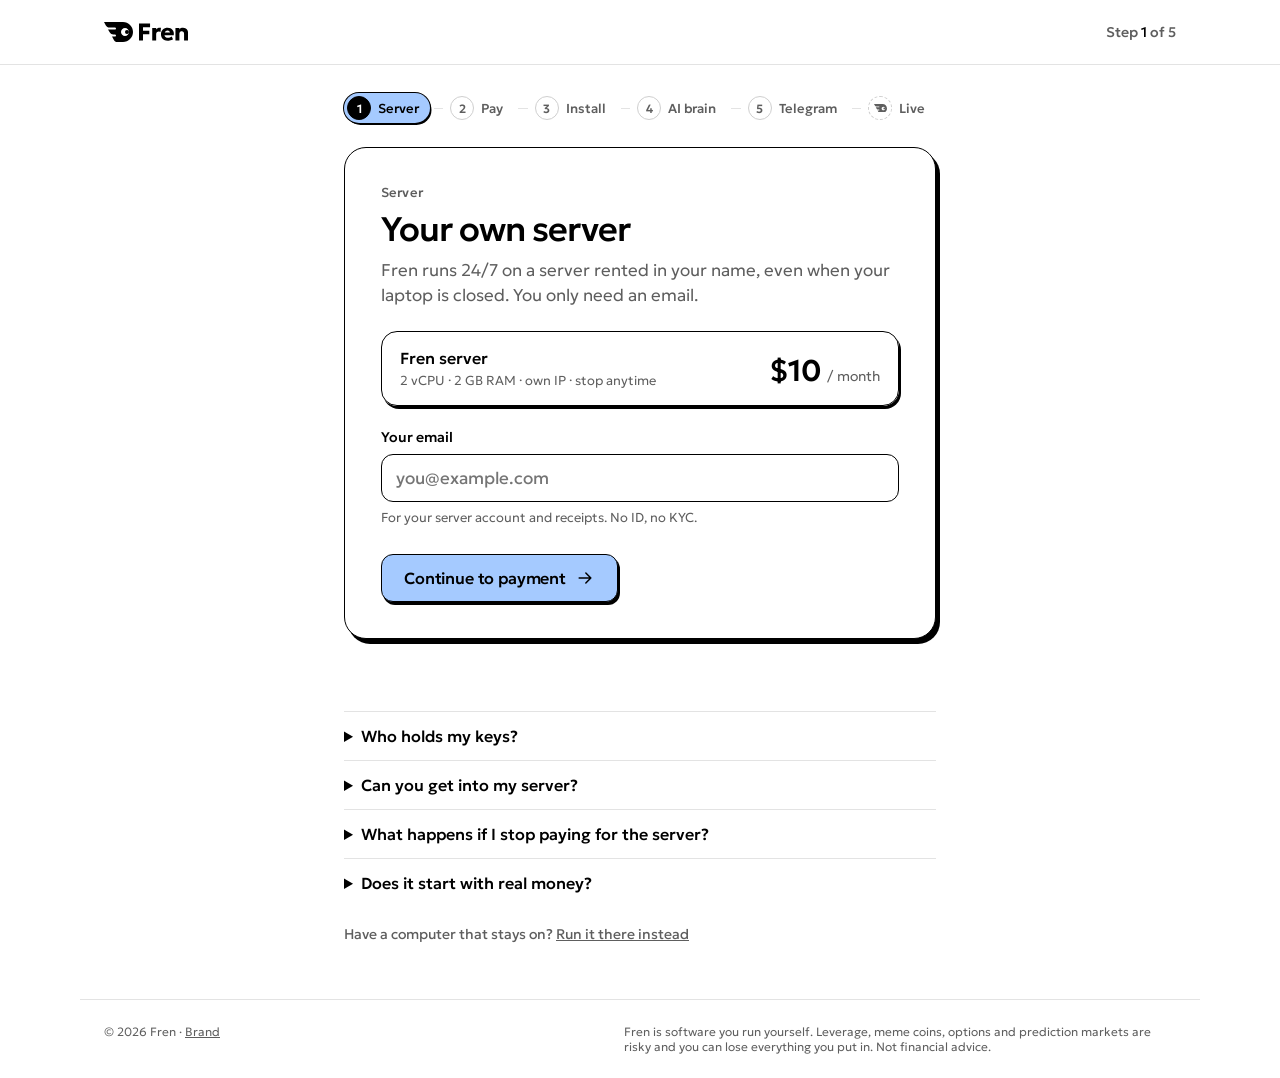
==== site/public/vps/index.html @ 5b0207af "v2: Apollo review fixes (pay hint, server-ready heading, quiet result screens, wallet hint, rail Liv" ====
<!doctype html>
<html lang="en">
  <head>
    <meta charset="utf-8" />
    <meta name="viewport" content="width=device-width,initial-scale=1" />
    <title>Fren · Get your Fren</title>
    <meta name="description" content="Rent a no-KYC server with crypto and set up Fren on it, all in your browser. From $10 a month." />
    <meta property="og:title" content="Get your Fren" />
    <meta property="og:description" content="No KYC, pay in crypto, no terminal. Fren runs 24/7 on a server you own." />
    <meta property="og:image" content="https://getfren.netlify.app/assets/og.png" />
    <meta name="twitter:card" content="summary_large_image" />
    <link rel="icon" href="../assets/favicon.svg" type="image/svg+xml" />
    <link rel="apple-touch-icon" href="../assets/apple-touch-icon.png" />
    <link rel="preconnect" href="https://fonts.googleapis.com" />
    <link rel="preconnect" href="https://fonts.gstatic.com" crossorigin />
    <link rel="stylesheet" href="https://fonts.googleapis.com/css2?family=Geologica:wght@300..700&display=swap" />
    <link rel="stylesheet" href="flow.css" />
  </head>
  <body>
<svg width="0" height="0" style="position:absolute" aria-hidden="true">
  <symbol id="logo" viewBox="0 0 336 80"><path d="M76 0C98.0914 0 116 17.9086 116 40C116 62.0914 98.0914 80 76 80H52C47.0684 80 42.5304 77.306 40.1689 72.9766L32 58H44C44 58 48 58 48 54C48 50 44 50 44 50H37.0586C31.4386 49.9998 26.2304 47.0506 23.3389 42.2314L16 30H44C44 30 48 30 48 26C48 22 44 22 44 22H21.498C15.6432 22 10.2559 18.802 7.45215 13.6621L0 0H76ZM84 24C75.1634 24 68 31.1634 68 40C68 48.8366 75.1634 56 84 56C92.8366 56 100 48.8366 100 40C100 31.1634 92.8366 24 84 24Z"/><circle cx="92" cy="40" r="8"/><path d="M254.516 22.8878C258.804 22.8878 262.628 23.6605 265.988 25.2045C269.348 26.7164 272.116 28.8394 274.292 31.5736C276.5 34.2757 278.021 37.4761 278.853 41.1754C279.685 44.8425 279.717 48.8316 278.949 53.142H242.179C242.211 55.0719 242.787 56.761 243.907 58.2084C245.027 59.6559 246.563 60.7972 248.515 61.6335C250.467 62.4376 252.739 62.8399 255.331 62.84C258.211 62.84 260.948 62.4705 263.54 61.7307C266.132 60.9587 268.612 59.7846 270.98 58.2084L275.925 68.9195C274.421 70.0775 272.468 71.1231 270.068 72.056C267.7 72.9566 265.172 73.6646 262.484 74.1793C259.828 74.7262 257.284 75 254.852 75C249.475 75 244.755 73.9216 240.691 71.7664C236.627 69.579 233.458 66.5396 231.186 62.6476C228.914 58.7231 227.778 54.1386 227.778 48.8953C227.778 45.0996 228.434 41.6092 229.746 38.4247C231.09 35.2402 232.946 32.4898 235.314 30.1738C237.714 27.8578 240.531 26.0722 243.763 24.8177C247.027 23.5311 250.612 22.8878 254.516 22.8878ZM184.259 20.6201H155.937V34.5648H181.283V48.6057H155.937V73.552H140V6H184.259V20.6201ZM222.44 22.7916C223.528 22.7916 224.504 22.8563 225.368 22.9849C226.232 23.1136 227.081 23.258 227.912 23.4188L226.04 39.6793C224.952 39.2934 223.8 38.9876 222.584 38.7624C221.368 38.5052 220.152 38.3766 218.936 38.3766C215.96 38.3766 213.496 39.2452 211.544 40.982C209.624 42.6869 208.663 45.1963 208.663 48.5095V73.552H192.919V24.3357H208.663V30.0776C210.135 27.5364 212.088 25.6872 214.52 24.5291C216.952 23.3711 219.592 22.7916 222.44 22.7916ZM315.887 22.8878C320.496 22.8878 324.288 23.8049 327.264 25.6384C330.24 27.4397 332.432 29.7881 333.84 32.6829C335.28 35.5458 336 38.5859 336 41.8027V73.552H320.255V46.7729C320.255 43.8136 319.471 41.4814 317.903 39.7765C316.367 38.0716 314.095 37.2192 311.086 37.2192C309.166 37.2193 307.486 37.6365 306.046 38.4728C304.638 39.3092 303.534 40.5002 302.734 42.0442C301.934 43.556 301.534 45.2928 301.534 47.2549V73.552H285.789V24.3357H301.534V29.5465C303.358 27.2305 305.519 25.5415 308.015 24.48C310.511 23.4186 313.135 22.8878 315.887 22.8878ZM254.083 34.3233C251.043 34.3234 248.515 35.0632 246.499 36.5429C244.515 38.0225 243.395 40.0013 243.139 42.4781H263.972C263.908 40.0012 262.996 38.0226 261.236 36.5429C259.476 35.0633 257.091 34.3233 254.083 34.3233Z"/></symbol>
  <symbol id="mark" viewBox="0 0 116 80"><path d="M76 0C98.0914 0 116 17.9086 116 40C116 62.0914 98.0914 80 76 80H52C47.0684 80 42.5304 77.306 40.1689 72.9766L32 58H44C44 58 48 58 48 54C48 50 44 50 44 50H37.0586C31.4386 49.9998 26.2304 47.0506 23.3389 42.2314L16 30H44C44 30 48 30 48 26C48 22 44 22 44 22H21.498C15.6432 22 10.2559 18.802 7.45215 13.6621L0 0H76ZM84 24C75.1634 24 68 31.1634 68 40C68 48.8366 75.1634 56 84 56C92.8366 56 100 48.8366 100 40C100 31.1634 92.8366 24 84 24Z"/><circle cx="92" cy="40" r="8"/></symbol>
  <!-- Иконки: 24×24, линия 1.8, currentColor. Telegram и WhatsApp взяты с лендинга. -->
  <symbol id="i-tg" viewBox="0 0 24 24"><path d="M21.2 4.1 2.9 11.2c-.8.3-.8 1.4 0 1.7l4.5 1.6 1.8 5.4c.2.7 1.1.9 1.6.4l2.6-2.5 4.7 3.4c.6.4 1.4.1 1.6-.6l3-15.2c.2-.9-.7-1.6-1.5-1.3Z"/><path d="m7.4 14.5 10.4-7-7.6 8.1-.4 4"/></symbol>
  <symbol id="i-wa" viewBox="0 0 24 24"><path d="M12 3a9 9 0 0 0-7.8 13.5L3 21l4.6-1.2A9 9 0 1 0 12 3Z"/><path d="M9.1 7.9c.3-.3.7-.3 1-.1l.9 1.9c.1.3 0 .6-.2.8l-.6.6a6.2 6.2 0 0 0 2.9 2.9l.6-.6c.2-.2.5-.3.8-.2l1.9.9c.2.3.2.7-.1 1-.9.9-2.2 1.1-3.3.5a9.4 9.4 0 0 1-4.4-4.4c-.6-1.1-.4-2.4.5-3.3Z" fill="currentColor" stroke="none"/></symbol>
  <symbol id="i-arrow" viewBox="0 0 24 24"><path d="M5 12h14M13 6l6 6-6 6"/></symbol>
  <symbol id="i-check" viewBox="0 0 24 24"><path d="m5 12.5 4.5 4.5L19 7.5"/></symbol>
  <symbol id="i-lock" viewBox="0 0 24 24"><rect x="5" y="10.5" width="14" height="10" rx="2.5"/><path d="M8.5 10.5V8a3.5 3.5 0 0 1 7 0v2.5"/></symbol>
  <symbol id="i-copy" viewBox="0 0 24 24"><rect x="8.5" y="8.5" width="11" height="11" rx="2.5"/><path d="M15.5 8.5V6.5a2 2 0 0 0-2-2h-7a2 2 0 0 0-2 2v7a2 2 0 0 0 2 2h2"/></symbol>
  <symbol id="i-ext" viewBox="0 0 24 24"><path d="M14 5h5v5M19 5l-8 8"/><path d="M17 14v3.5a2 2 0 0 1-2 2H6.5a2 2 0 0 1-2-2V9a2 2 0 0 1 2-2H10"/></symbol>
  <symbol id="i-down" viewBox="0 0 24 24"><path d="m6 9 6 6 6-6"/></symbol>
  <symbol id="i-alert" viewBox="0 0 24 24"><circle cx="12" cy="12" r="9"/><path d="M12 7.5v5.5M12 16.5v.01"/></symbol>
  <symbol id="i-retry" viewBox="0 0 24 24"><path d="M4.5 12a7.5 7.5 0 1 1 2.2 5.3"/><path d="M4.5 18v-4.5H9"/></symbol>
  <symbol id="i-tab" viewBox="0 0 24 24"><rect x="3.5" y="5" width="17" height="14" rx="2.5"/><path d="M3.5 9h17M8 5v4"/></symbol>
  <symbol id="i-key" viewBox="0 0 24 24"><circle cx="8" cy="15" r="4"/><path d="m11 12 8.5-8.5M16 7l2.5 2.5M14 9l2 2"/></symbol>
  <symbol id="i-paper" viewBox="0 0 24 24"><path d="M6 3.5h8l4 4v13H6z"/><path d="M14 3.5v4h4M9 13h6M9 16.5h4"/></symbol>
  <symbol id="i-dl" viewBox="0 0 24 24"><path d="M12 4v11M7 10.5l5 5 5-5M5 19.5h14"/></symbol>
  <symbol id="i-shield" viewBox="0 0 24 24"><path d="M12 3.5 5 6v5.5c0 4.3 2.9 7.6 7 9 4.1-1.4 7-4.7 7-9V6z"/><path d="m9 12 2.2 2.2L15.5 10"/></symbol>
</svg>

    <header class="top"><div class="top__in"><a class="logo-a" href="../" aria-label="Fren home"><svg class="logo"><use href="#logo"/></svg></a><span class="top__step" id="top-step">Step <b>1</b> of 5</span></div></header>
    <ol class="rail" id="rail" data-now="1"></ol>
    <main class="page" aria-live="polite">
      <div class="card">
        <form id="s-plan" novalidate>
          <p class="kicker">Server</p>
          <h2>Your own server</h2>
          <p class="lead">Fren runs 24/7 on a server rented in your name, even when your laptop is closed. You only need an email.</p>
          <div id="plans"></div>
          <label class="field"><span>Your email</span><input type="email" id="email" autocomplete="email" required placeholder="you@example.com" /><small>For your server account and receipts. No ID, no KYC.</small></label>
          <div class="actions"><button class="btn" type="submit" id="go">Continue to payment<svg class="ic"><use href="#i-arrow"/></svg></button></div>
          <p class="err" id="err-plan"></p>
        </form>

        <form id="s-code" hidden novalidate>
          <p class="kicker">Server</p>
          <h2>Check your email</h2>
          <p class="lead">That email already has a server account. We sent it a 6-digit code to confirm it's you.</p>
          <label class="field"><span>Code</span><input id="code" inputmode="numeric" autocomplete="one-time-code" maxlength="6" pattern="[0-9]{6}" required /></label>
          <div class="actions"><button class="btn" type="submit">Confirm<svg class="ic"><use href="#i-arrow"/></svg></button></div>
          <p class="err" id="err-code"></p>
        </form>

        <div id="s-pay" hidden>
          <p class="kicker">Pay</p>
          <h2>Pay for your server</h2>
          <p class="lead">USDC or USDT on most chains, BTC, XMR or a card.</p>
          <div class="pay">
            <div>
              <div class="pay__amount"><span id="amount">$10</span> <small>first month</small></div>
              <div class="note"><svg class="ic"><use href="#i-tab"/></svg><span>Payment opens on EQVPS, our server partner, in a new tab. Pay there, then <b>come back here</b>: keep this tab open, it moves on by itself.</span></div>
              <div class="actions"><a class="btn" id="checkout" href="#" target="_blank" rel="noopener">Open checkout<svg class="ic"><use href="#i-ext"/></svg></a></div>
            </div>
            <div class="qr" id="qr" aria-label="Checkout QR code"></div>
          </div>
          <div class="wait"><svg viewBox="0 0 116 80"><use href="#mark"/></svg><span>Waiting for your payment…</span></div>
        </div>

        <div id="s-build" hidden>
          <p class="kicker">Install</p>
          <h2>Setting up your server</h2>
          <p class="lead">Paid, thanks. This takes a few minutes. You can close this tab and come back with the same link.</p>
          <ol class="build" id="build">
            <li data-stage="provisioning"><span class="dot"></span>Starting your server</li>
            <li data-stage="installing"><span class="dot"></span>Installing Fren</li>
            <li data-stage="ready"><span class="dot"></span>Opening your private setup page</li>
          </ol>
          <div class="progress"><i id="bar" style="width:8%"></i></div>
          <p class="hint" id="progress">Usually 3 to 5 minutes.</p>
        </div>

        <div id="s-ready" hidden>
          <p class="kicker">AI brain</p>
          <h2>Server ready. Next: an AI brain</h2>
          <p class="lead">Your server is up. Two steps left, on the server itself: plug in an AI brain, then connect Telegram.</p>
          <div class="note"><svg class="ic"><use href="#i-shield"/></svg><span>The next page runs on <b>your server</b>, so the address changes to <code id="ready-host">your-ip.sslip.io</code>. That's you, not us: your keys go straight there.</span></div>
          <div class="actions">
            <a class="btn" id="setup-link" href="#" target="_blank" rel="noopener">Open your Fren setup<svg class="ic"><use href="#i-arrow"/></svg></a>
            <button class="btn btn--2" type="button" id="copy-link"><svg class="ic"><use href="#i-copy"/></svg><span>Copy link</span></button>
          </div>
          <p class="hint"><b style="font-weight:500;color:var(--ink)">Keep this link private.</b> It opens your one-time setup and stops working when setup is done.</p>
        </div>

        <div id="s-failed" hidden>
          <p class="kicker">Install</p>
          <h2 id="fail-title">The install got stuck</h2>
          <p class="lead" id="fail-msg">Your server is fine and already paid for. Fren just didn't finish installing. Try again on the same server: <b>you won't be charged twice.</b></p>
          <div class="actions">
            <button class="btn" type="button" id="retry" hidden><svg class="ic"><use href="#i-retry"/></svg>Try again</button>
            <a class="btn" id="start-again" href="./">Start again</a>
          </div>
          <p class="hint" id="fail-paid" hidden>Please don't start a new order.</p>
          <p class="hint" id="fail-contact" hidden></p>
          <details class="details" id="fail-more" hidden>
            <summary>Show details<svg class="ic"><use href="#i-down"/></svg></summary>
            <pre id="fail-detail"></pre>
            <button class="btn btn--2 btn--sm" type="button" id="copy-detail"><svg class="ic ic--s"><use href="#i-copy"/></svg><span>Copy details</span></button>
          </details>
        </div>
      </div>
    </main>
    <section class="below" id="faq">
      <details><summary>Who holds my keys?</summary><p>You do. The keys are created on your server and never leave it. The AI plans trades but never signs them, and anything over your caps needs a confirm code from you.</p></details>
      <details><summary>Can you get into my server?</summary><p>Only during install. We use a one-time key to install Fren, then delete it from the server. After that, only you can reach your Fren.</p></details>
      <details><summary>What happens if I stop paying for the server?</summary><p>The server shuts down and Fren stops trading. Your funds stay in your wallets, and your key backup lets you restore Fren anywhere.</p></details>
      <details><summary>Does it start with real money?</summary><p>No. Every Fren starts in paper mode with $500 a trade, 20x max leverage and a confirm code for anything over $100. You turn on live trading when you're ready.</p></details>
      <p class="alt">Have a computer that stays on? <a href="../#setup">Run it there instead</a></p>
    </section>
    <footer class="foot">
      <span>© 2026 Fren · <a href="../brand/">Brand</a></span>
      <span class="foot__risk">Fren is software you run yourself. Leverage, meme coins, options and prediction markets are risky and you can lose everything you put in. Not financial advice.</span>
    </footer>
    <script src="../assets/vendor/qrcode.js"></script>
    <script src="wizard.js"></script>
  </body>
</html>
---- site/public/vps/flow.css ----
/* ===== Tokens (из site/public/styles.css лендинга, без изменений цвета) ===== */
:root{
  --bg:#fff; --soft:#f5f5f5; --ink:#000; --ink-2:#2a2a2a; --muted:#5e5e5e; --faint:#cfcfcf; --line:#e3e3e3;
  --blue:#a5caff; --ok:#1f8a4c; --bad:#b42318;
  --font:"Geologica",system-ui,sans-serif; --mono:ui-monospace,"SF Mono",Menlo,monospace;
  --r-btn:12px; --r-field:12px; --r-card:22px; --r-note:14px; --r-chip:999px;
  --sh-btn:2px 3px 0 var(--ink); --sh-btn-sm:1.5px 2px 0 var(--ink); --sh-card:4px 5px 0 var(--ink);
  --ease:cubic-bezier(.2,.8,.2,1);
  --header:64px; --page:640px; --wide:1120px;
}
*,:before,:after{box-sizing:border-box}
body{margin:0;background:var(--bg);color:var(--ink);font-family:var(--font);-webkit-font-smoothing:antialiased;font-size:16px}
h1,h2,h3,p{margin:0} a{color:inherit}
.ic{width:20px;height:20px;flex:none;fill:none;stroke:currentColor;stroke-width:1.8;stroke-linecap:round;stroke-linejoin:round}
.ic--s{width:16px;height:16px}

/* ===== Header ===== */
.top{border-bottom:1px solid var(--line)}
.top__in{max-width:var(--wide);margin:0 auto;padding:0 24px;height:var(--header);display:flex;align-items:center;justify-content:space-between}
.logo{width:84px;height:20px;display:block}
.top__step{font-size:14px;font-weight:500;color:var(--muted)}
.top__step b{color:var(--ink);font-weight:500}

/* ===== Trust strip (только setup на сервере) ===== */
.trust{background:var(--soft);border-bottom:1px solid var(--line);font-size:13px;color:var(--ink-2)}
.trust__in{max-width:var(--wide);margin:0 auto;padding:9px 24px;display:flex;align-items:center;gap:8px;flex-wrap:wrap}
.trust__in .ic{width:16px;height:16px;color:var(--ok)}
.trust__ip{font-family:var(--mono);font-size:12.5px;background:var(--bg);border:1px solid var(--line);border-radius:6px;padding:1px 6px}
.trust__dot{color:var(--faint)}
@media (max-width:720px){.trust .t-wide{display:none}.trust__in{padding:8px 20px;flex-wrap:nowrap}}

/* ===== Rail: полоса шагов ===== */
.rail{list-style:none;margin:0 auto;padding:28px 24px 0;max-width:var(--page);display:flex;align-items:center;gap:0}
.rail li{display:flex;align-items:center;flex:1 1 auto;min-width:0}
.rail li:last-child{flex:0 0 auto}
.rail .n{display:inline-flex;align-items:center;gap:7px;height:30px;padding:0 11px 0 3px;border-radius:var(--r-chip);font-size:13px;font-weight:500;color:var(--muted);white-space:nowrap}
.rail .n i{font-style:normal;display:grid;place-items:center;width:24px;height:24px;border-radius:50%;border:1px solid var(--faint);background:var(--bg);font-size:12px;font-weight:600}
.rail .bar{flex:1 1 auto;height:1px;background:var(--line);margin:0 4px;min-width:8px}
.rail .done .n{color:var(--ink)}
.rail .done .n i{background:var(--ink);border-color:var(--ink);color:var(--bg)}
.rail .done .bar{background:var(--ink)}
.rail .now .n{background:var(--blue);color:var(--ink);box-shadow:0 0 0 1px var(--ink),var(--sh-btn-sm)}
.rail .now .n i{background:var(--ink);border-color:var(--ink);color:var(--bg)}
.rail .live .n i{border-style:dashed}
.rail .live.now .n i, .rail .live.done .n i{border-style:solid}
@media (max-width:720px){
  .rail{padding:20px 20px 0}
  .rail li:not(.now) .n{padding:0}
  .rail li:not(.now) .n span{display:none}
  .rail .n{height:28px}
}

/* ===== Page + card ===== */
.page{max-width:var(--page);margin:0 auto;padding:24px 24px 72px}
.card{border:1px solid var(--ink);border-radius:var(--r-card);box-shadow:var(--sh-card);background:var(--bg);padding:clamp(22px,3.4vw,36px)}
.kicker{font-size:13px;font-weight:500;color:var(--muted);letter-spacing:.01em;margin-bottom:10px}
.card h2{font-size:clamp(26px,3vw,34px);font-weight:500;letter-spacing:-.03em;line-height:1.08}
.lead{color:var(--muted);margin-top:10px;font-size:17px;font-weight:300;line-height:1.5}
.lead b{color:var(--ink);font-weight:500}
.plq{background:var(--blue);border-radius:.22em;padding:0 .22em .06em;display:inline-block;line-height:1.05}

/* ===== Buttons ===== */
.actions{display:flex;flex-wrap:wrap;align-items:center;gap:12px;margin-top:26px}
[hidden]{display:none!important}
.btn{display:inline-flex;align-items:center;justify-content:center;gap:9px;min-height:48px;padding:11px 22px;border:1px solid var(--ink);border-radius:var(--r-btn);background:var(--blue);color:var(--ink);box-shadow:var(--sh-btn);font:inherit;font-size:16px;font-weight:500;letter-spacing:-.01em;text-decoration:none;cursor:pointer;transition:transform .12s,box-shadow .12s}
.btn:hover{transform:translate(1px,1.5px);box-shadow:1px 1.5px 0 var(--ink)}
.btn:active{transform:translate(2px,3px);box-shadow:0 0 0 var(--ink)}
.btn:focus-visible{outline:2px solid var(--ink);outline-offset:3px}
.btn--2{background:var(--bg)}
.btn--sm{min-height:36px;padding:7px 14px;font-size:14px;box-shadow:var(--sh-btn-sm)}
.btn--xl{min-height:60px;padding:14px 30px;font-size:19px;border-radius:14px;box-shadow:3px 4px 0 var(--ink)}
.btn[disabled]{opacity:.45;pointer-events:none}
.link{background:none;border:0;padding:0;font:inherit;font-size:14px;color:var(--muted);text-decoration:underline;text-underline-offset:3px;cursor:pointer}
@media (max-width:520px){.actions .btn:not(.btn--sm){width:100%}}

/* ===== Fields ===== */
.field{display:block;margin-top:22px}
.field>span{display:block;font-size:14px;font-weight:500;margin-bottom:8px}
.field input,.field select{width:100%;font:inherit;font-size:17px;padding:12px 14px;border:1px solid var(--ink);border-radius:var(--r-field);background:var(--bg);color:var(--ink);appearance:none}
.field select{background-image:url("data:image/svg+xml,%3Csvg xmlns='http://www.w3.org/2000/svg' viewBox='0 0 24 24' width='20' height='20' fill='none' stroke='black' stroke-width='1.8' stroke-linecap='round' stroke-linejoin='round'%3E%3Cpath d='m6 9 6 6 6-6'/%3E%3C/svg%3E");background-repeat:no-repeat;background-position:right 12px center;padding-right:40px}
.field input:focus,.field select:focus{outline:2px solid var(--blue);outline-offset:1px}
.field small{display:block;margin-top:7px;color:var(--muted);font-size:13px;font-weight:300;line-height:1.45}
.field--bad input{border-color:var(--bad)}
.msg{display:flex;gap:8px;align-items:flex-start;margin-top:10px;font-size:14px;line-height:1.45}
.msg .ic{width:18px;height:18px;margin-top:1px}
.msg--bad{color:var(--bad)} .msg--ok{color:var(--ok)}

/* ===== Note (мягкая плашка) ===== */
.note{margin-top:20px;background:var(--soft);border-radius:var(--r-note);padding:14px 16px;font-size:14px;font-weight:300;line-height:1.5;display:flex;gap:12px;align-items:flex-start}
.note .ic{margin-top:1px}
.note b{font-weight:500}
.note code,.mono{font-family:var(--mono);font-size:.92em;white-space:nowrap}
#s-ready .note code{white-space:normal;overflow-wrap:anywhere}

/* ===== Plan, pay, build ===== */
.plan{margin-top:22px;border:1px solid var(--ink);border-radius:16px;box-shadow:var(--sh-btn);padding:16px 18px;display:flex;justify-content:space-between;gap:16px;align-items:flex-end;flex-wrap:wrap}
.plan b{font-size:16px;font-weight:500}
.plan small{display:block;margin-top:4px;color:var(--muted);font-size:13px;font-weight:300}
.price{font-size:30px;font-weight:600;letter-spacing:-.02em}
.price small{display:inline;font-size:14px;color:var(--muted);font-weight:300;letter-spacing:0}
.pay{display:grid;grid-template-columns:1fr auto;gap:24px;align-items:start;margin-top:20px}
.pay__amount{font-size:48px;font-weight:600;letter-spacing:-.035em;line-height:1}
.pay__amount small{font-size:16px;font-weight:300;color:var(--muted);letter-spacing:0}
.qr{border:1px solid var(--line);border-radius:16px;padding:10px;line-height:0}
.qr svg{width:148px;height:148px}
@media (max-width:520px){.pay{grid-template-columns:1fr}.qr{display:none}}
.wait{display:flex;align-items:center;gap:12px;margin-top:22px;font-size:15px;color:var(--muted)}
.wait svg{width:36px;flex:none}
.build{list-style:none;margin:22px 0 0;padding:0;display:grid;gap:12px}
.build li{display:flex;align-items:center;gap:12px;font-size:16px;color:var(--muted)}
.build .dot{width:22px;height:22px;border-radius:50%;border:1.5px solid var(--faint);flex:none;display:grid;place-items:center}
.build .is-now{color:var(--ink);font-weight:500}
.build .is-now .dot{border-color:var(--ink);border-top-color:transparent;animation:spin .9s linear infinite}
.build .is-done{color:var(--ink)}
.build .is-done .dot{background:var(--ink);border-color:var(--ink);color:var(--bg)}
.build .is-done .dot .ic{width:13px;height:13px;stroke-width:2.6}
@keyframes spin{to{transform:rotate(360deg)}}
.progress{margin-top:16px;height:6px;border-radius:99px;background:var(--soft);overflow:hidden}
.progress i{display:block;height:100%;width:62%;background:var(--ink);border-radius:99px}
.hint{margin-top:10px;font-size:13px;color:var(--muted);font-weight:300}

/* ===== Error details ===== */
.details{margin-top:20px;border-top:1px solid var(--line);padding-top:14px}
.details summary{list-style:none;cursor:pointer;display:inline-flex;align-items:center;gap:6px;font-size:14px;font-weight:500;color:var(--muted)}
.details summary::-webkit-details-marker{display:none}
.details summary .ic{width:16px;height:16px;transition:transform .2s var(--ease)}
.details[open] summary .ic{transform:rotate(180deg)}
.details pre{margin:12px 0 0;max-height:180px;overflow:auto;background:var(--soft);border-radius:10px;padding:12px 14px;font-family:var(--mono);font-size:12px;line-height:1.55;color:var(--ink-2);white-space:pre-wrap}
.details .btn{margin-top:12px}

/* ===== Ready mark ===== */
.badge-ok{display:inline-grid;place-items:center;width:52px;height:52px;border-radius:50%;background:var(--blue);border:1px solid var(--ink);box-shadow:var(--sh-btn-sm);margin-bottom:18px}
.badge-ok .ic{width:26px;height:26px;stroke-width:2.2}
.copyrow{display:flex;gap:8px;margin-top:14px;align-items:stretch}
.copyrow .url{flex:1;min-width:0;font-family:var(--mono);font-size:13px;border:1px solid var(--line);border-radius:10px;padding:10px 12px;background:var(--soft);overflow:hidden;text-overflow:ellipsis;white-space:nowrap}

/* ===== Choice tiles (provider, chat) ===== */
.how{list-style:none;padding:0;margin:14px 0 0;display:grid;gap:8px;counter-reset:h}
.how li{counter-increment:h;display:flex;gap:10px;font-size:14px;font-weight:300;line-height:1.45;color:var(--ink-2)}
.how li:before{content:counter(h);flex:none;display:grid;place-items:center;width:22px;height:22px;border-radius:50%;background:var(--soft);font-size:12px;font-weight:600;color:var(--ink)}
.rec{display:inline-flex;align-items:center;gap:6px;margin-left:6px;background:var(--blue);border:1px solid var(--ink);border-radius:var(--r-chip);padding:1px 8px;font-size:11px;font-weight:500;vertical-align:middle}
.tiles{display:grid;grid-template-columns:1fr 1fr;gap:12px;margin-top:22px}
@media (max-width:520px){.tiles{grid-template-columns:1fr}}
.tile{text-align:left;border:1px solid var(--line);border-radius:16px;padding:16px;background:var(--bg);font:inherit;cursor:pointer}
.tile.is-on{border-color:var(--ink);box-shadow:var(--sh-btn)}
.tile b{display:flex;align-items:center;gap:8px;font-size:16px;font-weight:500}
.tile small{display:block;margin-top:6px;color:var(--muted);font-size:13px;font-weight:300;line-height:1.45}
.botchip{display:flex;align-items:center;gap:12px;margin-top:20px;border:1px solid var(--ink);border-radius:16px;padding:12px 14px;box-shadow:var(--sh-btn-sm)}
.botchip .av{width:40px;height:40px;border-radius:50%;background:var(--ink);display:grid;place-items:center;flex:none}
.botchip .av svg{width:24px;fill:#fff}
.botchip b{font-size:17px;font-weight:600;letter-spacing:-.01em;display:block}
.botchip small{color:var(--muted);font-size:13px;font-weight:300}
.botchip .ok{margin-left:auto;color:var(--ok)}
.addr{font-family:var(--mono);font-size:13px;word-break:break-all;background:var(--soft);padding:10px 12px;border-radius:10px;margin-top:6px}
.lbl{display:block;margin-top:16px;font-size:14px;font-weight:500}
.check{display:flex;gap:10px;align-items:flex-start;margin-top:18px;font-size:15px;line-height:1.4;cursor:pointer}
.check .box{width:22px;height:22px;border:1px solid var(--ink);border-radius:6px;flex:none;display:grid;place-items:center;background:var(--blue)}
.check .box .ic{width:14px;height:14px;stroke-width:2.6}

/* ===== Final ===== */
.final{max-width:var(--page);margin:0 auto;padding:clamp(48px,9vh,96px) 24px 64px;text-align:center}
.final h1{font-size:clamp(44px,7vw,80px);font-weight:500;letter-spacing:-.045em;line-height:1}
.final .lead{max-width:30em;margin:16px auto 0}
.handle{display:inline-flex;align-items:center;gap:12px;margin-top:36px;border:1px solid var(--ink);border-radius:var(--r-chip);padding:8px 20px 8px 8px;box-shadow:var(--sh-btn)}
.handle .av{width:44px;height:44px;border-radius:50%;background:var(--ink);display:grid;place-items:center}
.handle .av svg{width:26px;fill:#fff}
.handle b{font-size:clamp(20px,2.6vw,26px);font-weight:600;letter-spacing:-.02em}
.final .actions{justify-content:center;margin-top:28px}
.say{margin:40px auto 0;max-width:420px;text-align:left}
.say h3{font-size:14px;font-weight:500;text-align:center;margin-top:26px;color:var(--muted)}
.tries{display:flex;flex-wrap:wrap;justify-content:center;gap:8px;margin-top:12px}
.tries span{border:1px solid var(--ink);border-radius:var(--r-chip);padding:6px 12px;font-size:14px}
.bubbles{display:flex;flex-direction:column;align-items:flex-end;gap:10px}
.bub{border:1px solid var(--ink);border-radius:18px 18px 4px 18px;box-shadow:1.5px 2px 0 var(--ink);background:var(--blue);padding:9px 14px;font-size:15px}
.bub--fren{align-self:flex-start;background:var(--soft);border-radius:18px 18px 18px 4px}
.paper{display:inline-flex;align-items:center;gap:8px;margin-top:36px;font-size:14px;color:var(--ink-2);background:var(--soft);border-radius:var(--r-chip);padding:8px 14px}
.paper .ic{width:16px;height:16px}
.closed{margin-top:40px;font-size:12px;color:var(--muted);font-weight:300}

/* ===== site extras (v2 build) ===== */
.top__in a.logo-a{display:block;line-height:0;color:inherit}
.below{max-width:var(--page);margin:0 auto;padding:0 24px 56px}
.below details{border-top:1px solid var(--line);padding:14px 0}
.below summary{cursor:pointer;font-weight:500}
.below details p{margin-top:8px;color:var(--muted);font-weight:300;line-height:1.5}
.below .alt{margin-top:18px;font-size:14px;color:var(--muted)}
.foot{max-width:var(--wide);margin:0 auto;padding:24px;border-top:1px solid var(--line);display:flex;flex-wrap:wrap;gap:8px 24px;justify-content:space-between;font-size:12px;color:var(--muted);font-weight:300}
.foot__risk{max-width:46em}
.err{color:var(--bad);font-size:14px;margin-top:10px;min-height:1px}
.err:empty{display:none}
.copied{color:var(--ok)}
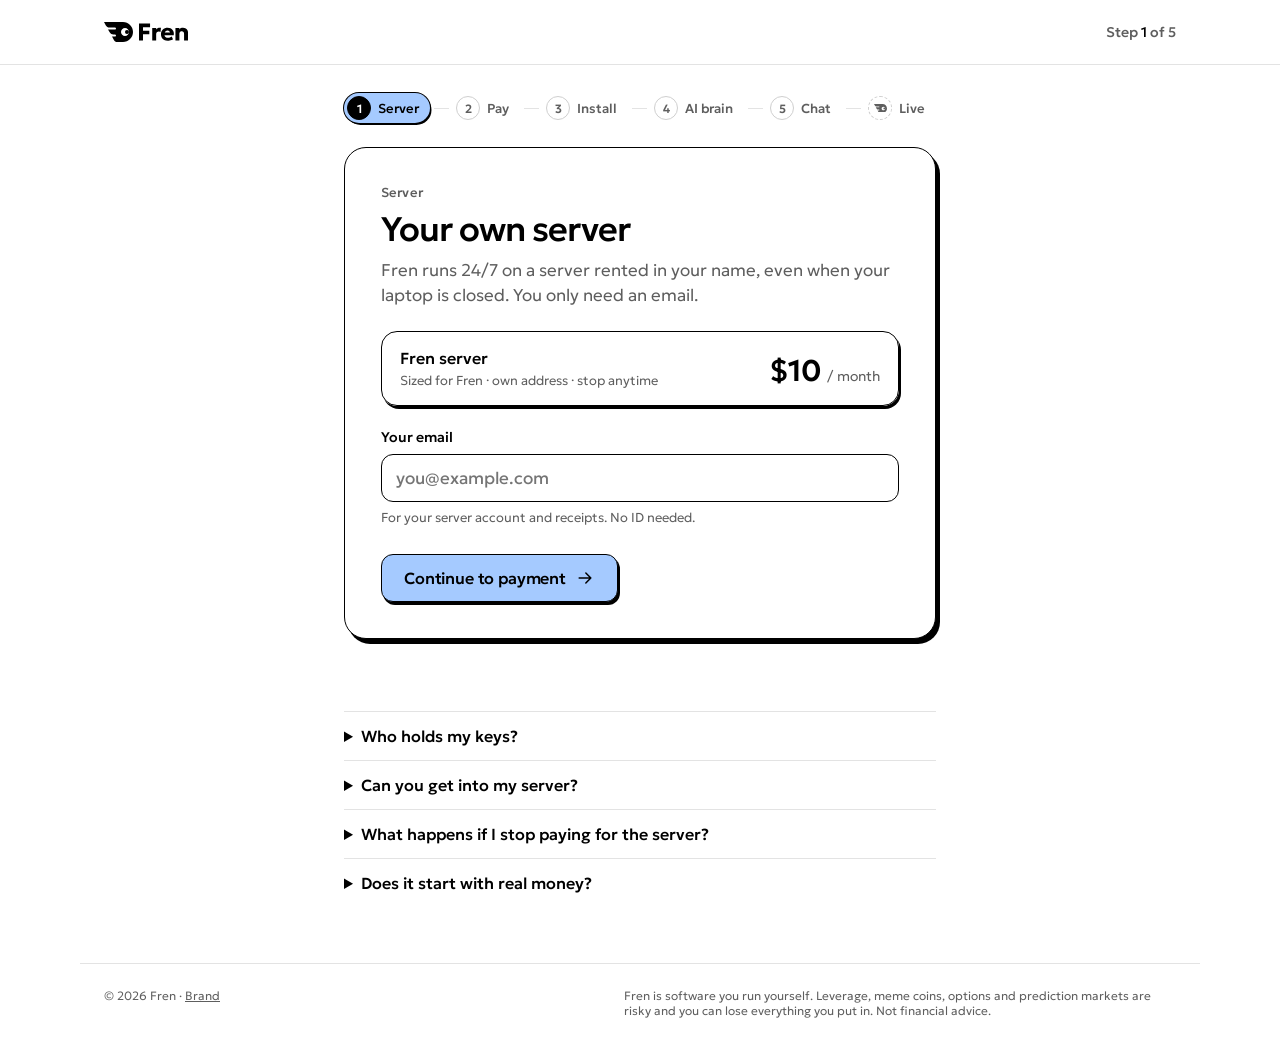
==== commit 3e400957: "v3 texts: Athena table (landing, server wizard, setup page); no card payment claim; paper mode expla" ====
--- a/site/public/vps/index.html
+++ b/site/public/vps/index.html
@@ -4,9 +4,9 @@
     <meta charset="utf-8" />
     <meta name="viewport" content="width=device-width,initial-scale=1" />
     <title>Fren · Get your Fren</title>
-    <meta name="description" content="Rent a no-KYC server with crypto and set up Fren on it, all in your browser. From $10 a month." />
+    <meta name="description" content="Rent your own server with crypto, no ID needed, and set up Fren on it in your browser. $10 a month." />
     <meta property="og:title" content="Get your Fren" />
-    <meta property="og:description" content="No KYC, pay in crypto, no terminal. Fren runs 24/7 on a server you own." />
+    <meta property="og:description" content="No ID, pay in crypto, nothing to install. Fren runs 24/7 on your own server." />
     <meta property="og:image" content="https://getfren.netlify.app/assets/og.png" />
     <meta name="twitter:card" content="summary_large_image" />
     <link rel="icon" href="../assets/favicon.svg" type="image/svg+xml" />
@@ -47,7 +47,7 @@
           <h2>Your own server</h2>
           <p class="lead">Fren runs 24/7 on a server rented in your name, even when your laptop is closed. You only need an email.</p>
           <div id="plans"></div>
-          <label class="field"><span>Your email</span><input type="email" id="email" autocomplete="email" required placeholder="you@example.com" /><small>For your server account and receipts. No ID, no KYC.</small></label>
+          <label class="field"><span>Your email</span><input type="email" id="email" autocomplete="email" required placeholder="you@example.com" /><small>For your server account and receipts. No ID needed.</small></label>
           <div class="actions"><button class="btn" type="submit" id="go">Continue to payment<svg class="ic"><use href="#i-arrow"/></svg></button></div>
           <p class="err" id="err-plan"></p>
         </form>
@@ -64,7 +64,7 @@
         <div id="s-pay" hidden>
           <p class="kicker">Pay</p>
           <h2>Pay for your server</h2>
-          <p class="lead">USDC or USDT on most chains, BTC, XMR or a card.</p>
+          <p class="lead">USDC or USDT on most chains, BTC or XMR.</p>
           <div class="pay">
             <div>
               <div class="pay__amount"><span id="amount">$10</span> <small>first month</small></div>
@@ -79,7 +79,7 @@
         <div id="s-build" hidden>
           <p class="kicker">Install</p>
           <h2>Setting up your server</h2>
-          <p class="lead">Paid, thanks. This takes a few minutes. You can close this tab and come back with the same link.</p>
+          <p class="lead">Paid, thanks. This takes a few minutes. You can close this tab: save this page's link and open it again later.</p>
           <ol class="build" id="build">
             <li data-stage="provisioning"><span class="dot"></span>Starting your server</li>
             <li data-stage="installing"><span class="dot"></span>Installing Fren</li>
@@ -92,8 +92,8 @@
         <div id="s-ready" hidden>
           <p class="kicker">AI brain</p>
           <h2>Server ready. Next: an AI brain</h2>
-          <p class="lead">Your server is up. Two steps left, on the server itself: plug in an AI brain, then connect Telegram.</p>
-          <div class="note"><svg class="ic"><use href="#i-shield"/></svg><span>The next page runs on <b>your server</b>, so the address changes to <code id="ready-host">your-ip.sslip.io</code>. That's you, not us: your keys go straight there.</span></div>
+          <p class="lead">Your server is up. Two steps left, on the server itself: add an AI key, then connect your chat.</p>
+          <div class="note"><svg class="ic"><use href="#i-shield"/></svg><span>The next page runs on <b>your server</b>, so the web address will look unusual: <code id="ready-host">your-ip.sslip.io</code>. That's normal, it's your server's address. Your keys go straight there, not through us.</span></div>
           <div class="actions">
             <a class="btn" id="setup-link" href="#" target="_blank" rel="noopener">Open your Fren setup<svg class="ic"><use href="#i-arrow"/></svg></a>
             <button class="btn btn--2" type="button" id="copy-link"><svg class="ic"><use href="#i-copy"/></svg><span>Copy link</span></button>
@@ -120,11 +120,10 @@
       </div>
     </main>
     <section class="below" id="faq">
-      <details><summary>Who holds my keys?</summary><p>You do. The keys are created on your server and never leave it. The AI plans trades but never signs them, and anything over your caps needs a confirm code from you.</p></details>
+      <details><summary>Who holds my keys?</summary><p>You do. The keys are created on your server and never leave it. The AI plans trades but never signs them, and anything over your limits needs a confirm code from you.</p></details>
       <details><summary>Can you get into my server?</summary><p>Only during install. We use a one-time key to install Fren, then delete it from the server. After that, only you can reach your Fren.</p></details>
       <details><summary>What happens if I stop paying for the server?</summary><p>The server shuts down and Fren stops trading. Your funds stay in your wallets, and your key backup lets you restore Fren anywhere.</p></details>
-      <details><summary>Does it start with real money?</summary><p>No. Every Fren starts in paper mode with $500 a trade, 20x max leverage and a confirm code for anything over $100. You turn on live trading when you're ready.</p></details>
-      <p class="alt">Have a computer that stays on? <a href="../#setup">Run it there instead</a></p>
+      <details><summary>Does it start with real money?</summary><p>No. Every Fren starts in paper mode: real prices, pretend money. Limits from day one: $500 a trade, 20x max leverage, and a confirm code for anything over $100. You switch to live when you're ready.</p></details>
     </section>
     <footer class="foot">
       <span>© 2026 Fren · <a href="../brand/">Brand</a></span>
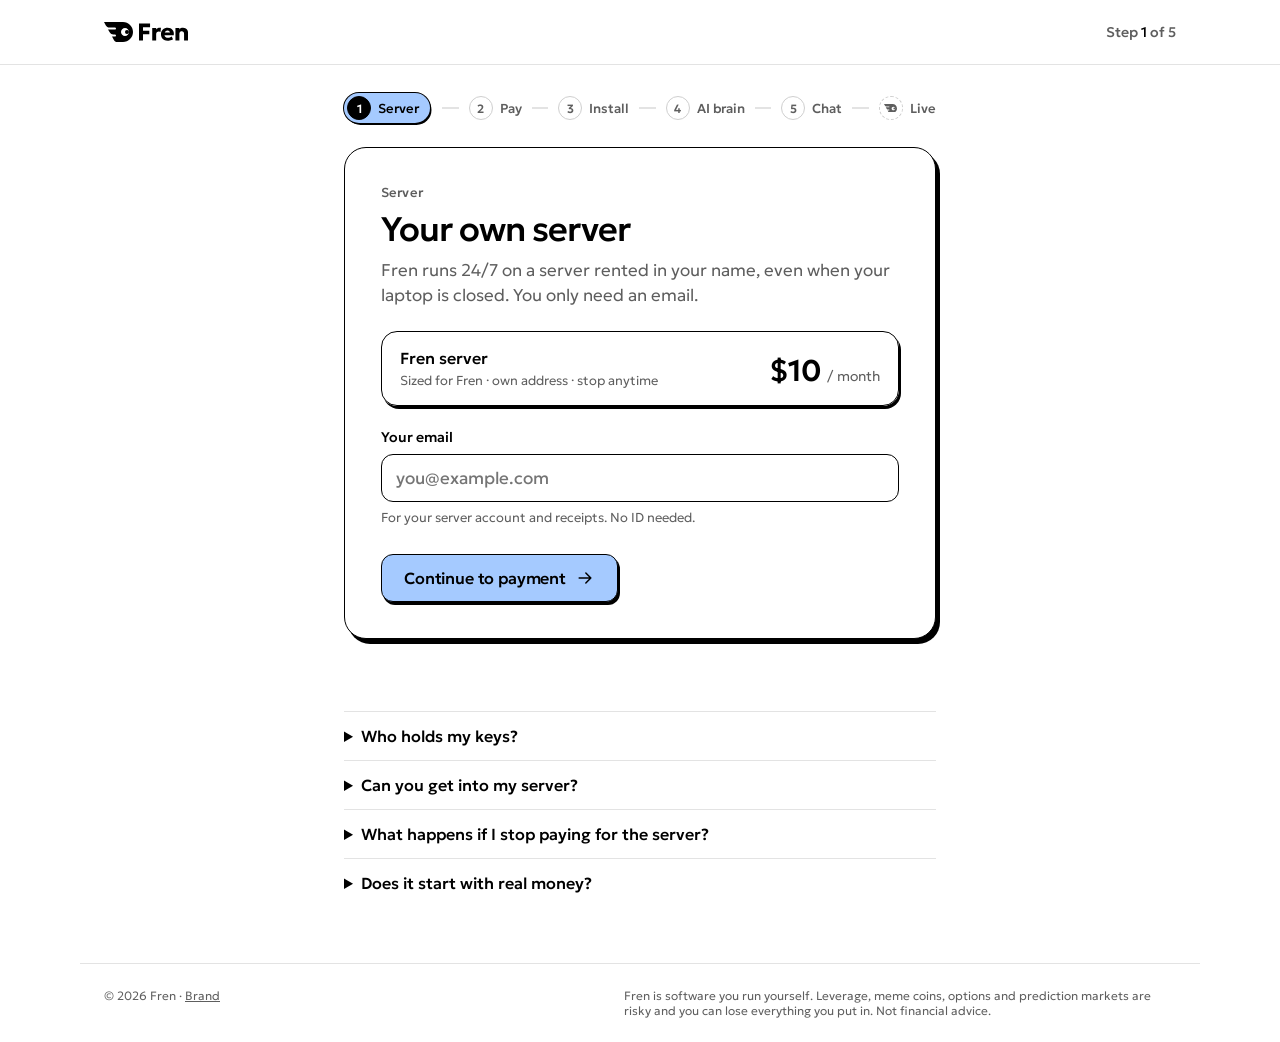
==== commit 6ebe42b4: "v3 round 6: price texts = server price (no 'free'), fee-note placeholder (off), even rail lines Co-A" ====
--- a/site/public/vps/index.html
+++ b/site/public/vps/index.html
@@ -4,7 +4,7 @@
     <meta charset="utf-8" />
     <meta name="viewport" content="width=device-width,initial-scale=1" />
     <title>Fren · Get your Fren</title>
-    <meta name="description" content="Rent your own server with crypto, no ID needed, and set up Fren on it in your browser. $10 a month." />
+    <meta name="description" content="Rent your own server with crypto, no ID needed, and set up Fren on it in your browser. The server is $10 a month." />
     <meta property="og:title" content="Get your Fren" />
     <meta property="og:description" content="No ID, pay in crypto, nothing to install. Fren runs 24/7 on your own server." />
     <meta property="og:image" content="https://getfren.netlify.app/assets/og.png" />
--- a/site/public/vps/flow.css
+++ b/site/public/vps/flow.css
@@ -32,14 +32,14 @@
 
 /* ===== Rail: полоса шагов ===== */
 .rail{list-style:none;margin:0 auto;padding:28px 24px 0;max-width:var(--page);display:flex;align-items:center;gap:0}
-.rail li{display:flex;align-items:center;flex:1 1 auto;min-width:0}
-.rail li:last-child{flex:0 0 auto}
-.rail .n{display:inline-flex;align-items:center;gap:7px;height:30px;padding:0 11px 0 3px;border-radius:var(--r-chip);font-size:13px;font-weight:500;color:var(--muted);white-space:nowrap}
+.rail li{display:contents}
+.rail .n{display:inline-flex;align-items:center;gap:7px;height:30px;flex:none;padding:0;border-radius:var(--r-chip);font-size:13px;font-weight:500;color:var(--muted);white-space:nowrap}
 .rail .n i{font-style:normal;display:grid;place-items:center;width:24px;height:24px;border-radius:50%;border:1px solid var(--faint);background:var(--bg);font-size:12px;font-weight:600}
-.rail .bar{flex:1 1 auto;height:1px;background:var(--line);margin:0 4px;min-width:8px}
+.rail .bar{flex:1 1 0;height:2px;background:var(--line);margin:0 10px;min-width:8px}
 .rail .done .n{color:var(--ink)}
 .rail .done .n i{background:var(--ink);border-color:var(--ink);color:var(--bg)}
 .rail .done .bar{background:var(--ink)}
+.rail .now .n{padding:0 11px 0 3px;margin-right:2px}
 .rail .now .n{background:var(--blue);color:var(--ink);box-shadow:0 0 0 1px var(--ink),var(--sh-btn-sm)}
 .rail .now .n i{background:var(--ink);border-color:var(--ink);color:var(--bg)}
 .rail .live .n i{border-style:dashed}
@@ -49,6 +49,7 @@
   .rail li:not(.now) .n{padding:0}
   .rail li:not(.now) .n span{display:none}
   .rail .n{height:28px}
+  .rail .bar{margin:0 6px;min-width:6px}
 }
 
 /* ===== Page + card ===== */
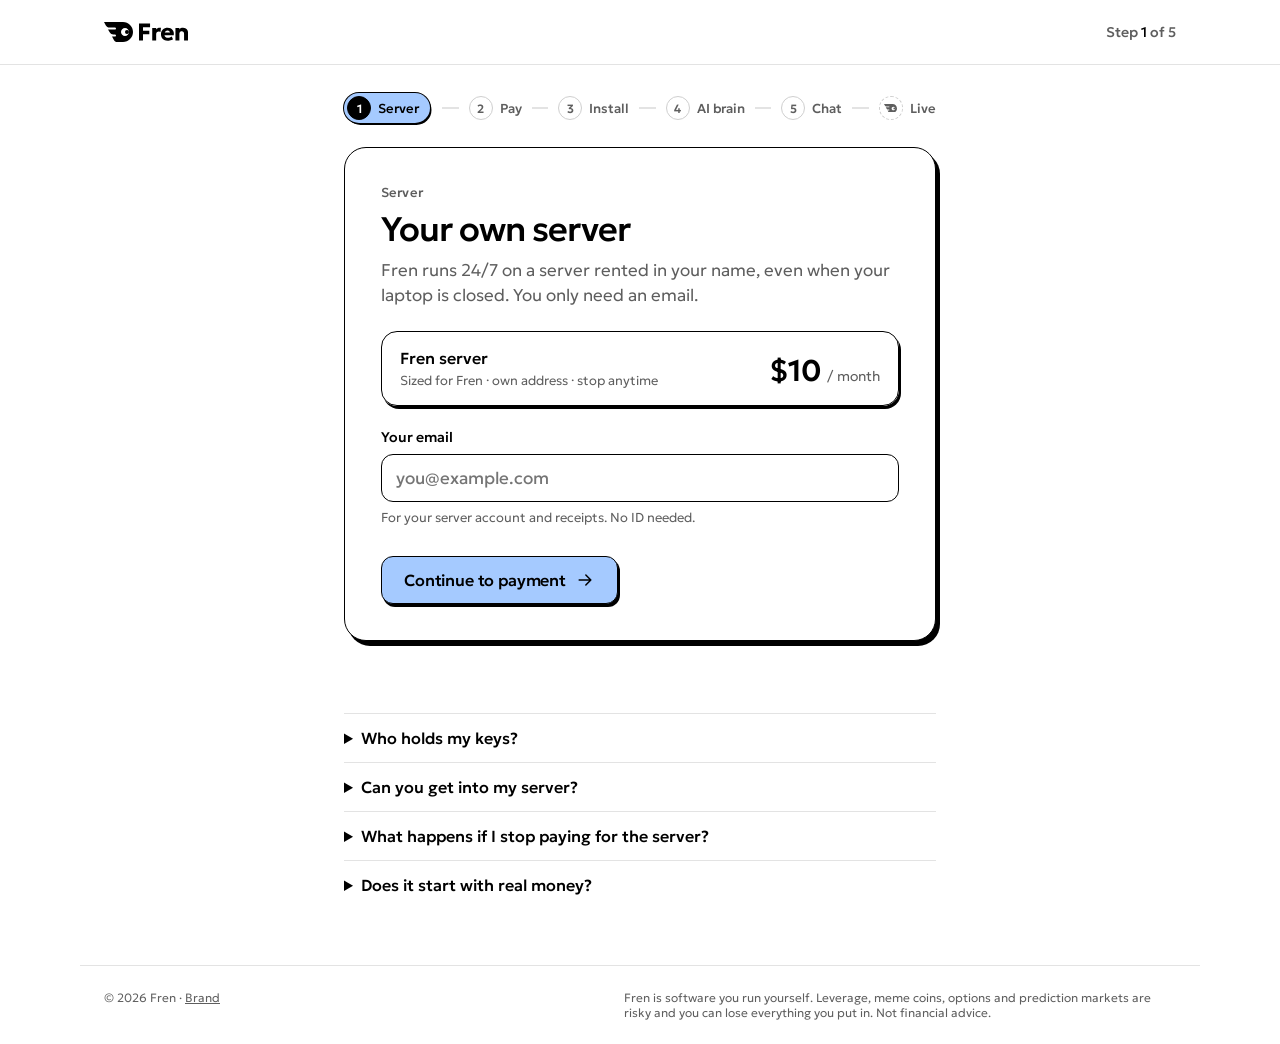
==== commit 69fb49b2: "v3 round 7b: one button on wizard ready screen, quiet 'Copy link' text link; copy works over http (e" ====
--- a/site/public/vps/index.html
+++ b/site/public/vps/index.html
@@ -96,9 +96,9 @@
           <div class="note"><svg class="ic"><use href="#i-shield"/></svg><span>The next page runs on <b>your server</b>, so the web address will look unusual: <code id="ready-host">your-ip.sslip.io</code>. That's normal, it's your server's address. Your keys go straight there, not through us.</span></div>
           <div class="actions">
             <a class="btn" id="setup-link" href="#" target="_blank" rel="noopener">Open your Fren setup<svg class="ic"><use href="#i-arrow"/></svg></a>
-            <button class="btn btn--2" type="button" id="copy-link"><svg class="ic"><use href="#i-copy"/></svg><span>Copy link</span></button>
           </div>
           <p class="hint"><b style="font-weight:500;color:var(--ink)">Keep this link private.</b> It opens your one-time setup and stops working when setup is done.</p>
+          <p class="hint">Continue on another device? <button class="textlink" type="button" id="copy-link"><span>Copy link</span></button></p>
         </div>
 
         <div id="s-failed" hidden>
--- a/site/public/vps/flow.css
+++ b/site/public/vps/flow.css
@@ -7,7 +7,7 @@
   --r-btn:12px; --r-field:12px; --r-card:22px; --r-note:14px; --r-chip:999px;
   --sh-btn:2px 3px 0 var(--ink); --sh-btn-sm:1.5px 2px 0 var(--ink); --sh-card:4px 5px 0 var(--ink);
   --ease:cubic-bezier(.2,.8,.2,1);
-  --header:64px; --page:640px; --wide:1120px;
+  --header:64px; --cta-gap:28px; --page:640px; --wide:1120px;
 }
 *,:before,:after{box-sizing:border-box}
 body{margin:0;background:var(--bg);color:var(--ink);font-family:var(--font);-webkit-font-smoothing:antialiased;font-size:16px}
@@ -62,7 +62,7 @@
 .plq{background:var(--blue);border-radius:.22em;padding:0 .22em .06em;display:inline-block;line-height:1.05}
 
 /* ===== Buttons ===== */
-.actions{display:flex;flex-wrap:wrap;align-items:center;gap:12px;margin-top:26px}
+.actions{display:flex;flex-wrap:wrap;align-items:center;gap:12px;margin-top:var(--cta-gap)}
 [hidden]{display:none!important}
 .btn{display:inline-flex;align-items:center;justify-content:center;gap:9px;min-height:48px;padding:11px 22px;border:1px solid var(--ink);border-radius:var(--r-btn);background:var(--blue);color:var(--ink);box-shadow:var(--sh-btn);font:inherit;font-size:16px;font-weight:500;letter-spacing:-.01em;text-decoration:none;cursor:pointer;transition:transform .12s,box-shadow .12s}
 .btn:hover{transform:translate(1px,1.5px);box-shadow:1px 1.5px 0 var(--ink)}
@@ -120,6 +120,8 @@
 .progress{margin-top:16px;height:6px;border-radius:99px;background:var(--soft);overflow:hidden}
 .progress i{display:block;height:100%;width:62%;background:var(--ink);border-radius:99px}
 .hint{margin-top:10px;font-size:13px;color:var(--muted);font-weight:300}
+.textlink{background:none;border:0;padding:0;font:inherit;color:var(--ink);text-decoration:underline;text-underline-offset:3px;cursor:pointer}
+.textlink:hover{color:var(--muted)}
 
 /* ===== Error details ===== */
 .details{margin-top:20px;border-top:1px solid var(--line);padding-top:14px}
@@ -128,12 +130,12 @@
 .details summary .ic{width:16px;height:16px;transition:transform .2s var(--ease)}
 .details[open] summary .ic{transform:rotate(180deg)}
 .details pre{margin:12px 0 0;max-height:180px;overflow:auto;background:var(--soft);border-radius:10px;padding:12px 14px;font-family:var(--mono);font-size:12px;line-height:1.55;color:var(--ink-2);white-space:pre-wrap}
-.details .btn{margin-top:12px}
+.details .btn{margin-top:var(--cta-gap)}
 
 /* ===== Ready mark ===== */
 .badge-ok{display:inline-grid;place-items:center;width:52px;height:52px;border-radius:50%;background:var(--blue);border:1px solid var(--ink);box-shadow:var(--sh-btn-sm);margin-bottom:18px}
 .badge-ok .ic{width:26px;height:26px;stroke-width:2.2}
-.copyrow{display:flex;gap:8px;margin-top:14px;align-items:stretch}
+.copyrow{display:flex;gap:8px;margin-top:var(--cta-gap);align-items:stretch}
 .copyrow .url{flex:1;min-width:0;font-family:var(--mono);font-size:13px;border:1px solid var(--line);border-radius:10px;padding:10px 12px;background:var(--soft);overflow:hidden;text-overflow:ellipsis;white-space:nowrap}
 
 /* ===== Choice tiles (provider, chat) ===== */
@@ -167,7 +169,7 @@
 .handle .av{width:44px;height:44px;border-radius:50%;background:var(--ink);display:grid;place-items:center}
 .handle .av svg{width:26px;fill:#fff}
 .handle b{font-size:clamp(20px,2.6vw,26px);font-weight:600;letter-spacing:-.02em}
-.final .actions{justify-content:center;margin-top:28px}
+.final .actions{justify-content:center}
 .say{margin:40px auto 0;max-width:420px;text-align:left}
 .say h3{font-size:14px;font-weight:500;text-align:center;margin-top:26px;color:var(--muted)}
 .tries{display:flex;flex-wrap:wrap;justify-content:center;gap:8px;margin-top:12px}
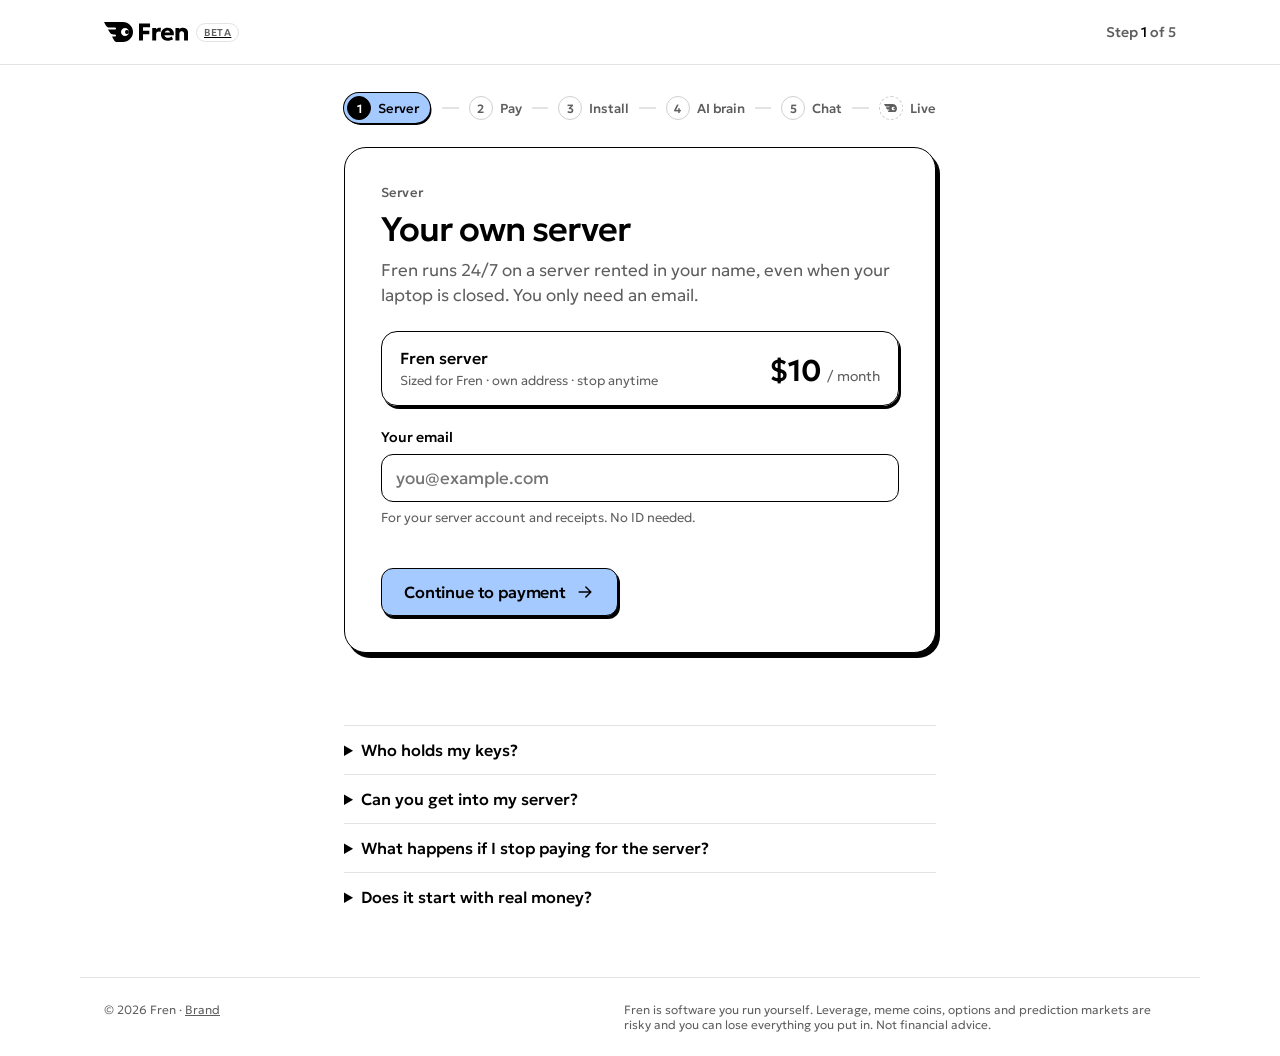
==== commit d9f00b0a: "v3 beta labels: Beta mark by the logo on landing, wizard and setup page; beta on Telegram and WhatsA" ====
--- a/site/public/vps/index.html
+++ b/site/public/vps/index.html
@@ -38,7 +38,7 @@
   <symbol id="i-shield" viewBox="0 0 24 24"><path d="M12 3.5 5 6v5.5c0 4.3 2.9 7.6 7 9 4.1-1.4 7-4.7 7-9V6z"/><path d="m9 12 2.2 2.2L15.5 10"/></symbol>
 </svg>
 
-    <header class="top"><div class="top__in"><a class="logo-a" href="../" aria-label="Fren home"><svg class="logo"><use href="#logo"/></svg></a><span class="top__step" id="top-step">Step <b>1</b> of 5</span></div></header>
+    <header class="top"><div class="top__in"><a class="logo-a" href="../" aria-label="Fren home"><svg class="logo"><use href="#logo"/></svg><span class="beta">Beta</span></a><span class="top__step" id="top-step">Step <b>1</b> of 5</span></div></header>
     <ol class="rail" id="rail" data-now="1"></ol>
     <main class="page" aria-live="polite">
       <div class="card">
@@ -122,8 +122,8 @@
     <section class="below" id="faq">
       <details><summary>Who holds my keys?</summary><p>You do. The keys are created on your server and never leave it. The AI plans trades but never signs them, and anything over your limits needs a confirm code from you.</p></details>
       <details><summary>Can you get into my server?</summary><p>Only during install. We use a one-time key to install Fren, then delete it from the server. After that, only you can reach your Fren.</p></details>
-      <details><summary>What happens if I stop paying for the server?</summary><p>The server shuts down and Fren stops trading. Your funds stay in your wallets, and your key backup lets you restore Fren anywhere.</p></details>
-      <details><summary>Does it start with real money?</summary><p>No. Every Fren starts in paper mode: real prices, pretend money. Limits from day one: $500 a trade, 20x max leverage, and a confirm code for anything over $100. You switch to live when you're ready.</p></details>
+      <details><summary>What happens if I stop paying for the server?</summary><p>The server shuts down and Fren stops trading. Your funds stay in your wallets, and you keep the key backup you downloaded.</p></details>
+      <details><summary>Does it start with real money?</summary><p>No. Fren is in beta, so every one starts in paper mode: real prices, pretend money. Limits from day one: $500 a trade, 20x max leverage, and a confirm code for anything over $100. Real trading stays off until you switch it on.</p></details>
     </section>
     <footer class="foot">
       <span>© 2026 Fren · <a href="../brand/">Brand</a></span>
--- a/site/public/vps/flow.css
+++ b/site/public/vps/flow.css
@@ -7,7 +7,7 @@
   --r-btn:12px; --r-field:12px; --r-card:22px; --r-note:14px; --r-chip:999px;
   --sh-btn:2px 3px 0 var(--ink); --sh-btn-sm:1.5px 2px 0 var(--ink); --sh-card:4px 5px 0 var(--ink);
   --ease:cubic-bezier(.2,.8,.2,1);
-  --header:64px; --cta-gap:28px; --page:640px; --wide:1120px;
+  --header:64px; --cta-gap:40px; --cap-gap:24px; --page:640px; --wide:1120px;
 }
 *,:before,:after{box-sizing:border-box}
 body{margin:0;background:var(--bg);color:var(--ink);font-family:var(--font);-webkit-font-smoothing:antialiased;font-size:16px}
@@ -16,7 +16,7 @@
 .ic--s{width:16px;height:16px}
 
 /* ===== Header ===== */
-.top{border-bottom:1px solid var(--line)}
+.top{position:sticky;top:0;z-index:50;background:#fff;border-bottom:1px solid var(--line)}
 .top__in{max-width:var(--wide);margin:0 auto;padding:0 24px;height:var(--header);display:flex;align-items:center;justify-content:space-between}
 .logo{width:84px;height:20px;display:block}
 .top__step{font-size:14px;font-weight:500;color:var(--muted)}
@@ -120,6 +120,11 @@
 .progress{margin-top:16px;height:6px;border-radius:99px;background:var(--soft);overflow:hidden}
 .progress i{display:block;height:100%;width:62%;background:var(--ink);border-radius:99px}
 .hint{margin-top:10px;font-size:13px;color:var(--muted);font-weight:300}
+/* round 8: caption under a button = 16px, caption lines 8px apart */
+.actions + .hint,.actions + .msg,.actions + .err{margin-top:var(--cap-gap)}
+.hint + .hint{margin-top:12px}
+.hint{line-height:1.6}
+@media (width<480px){:root{--cta-gap:32px}}
 .textlink{background:none;border:0;padding:0;font:inherit;color:var(--ink);text-decoration:underline;text-underline-offset:3px;cursor:pointer}
 .textlink:hover{color:var(--muted)}
 
@@ -182,7 +187,8 @@
 .closed{margin-top:40px;font-size:12px;color:var(--muted);font-weight:300}
 
 /* ===== site extras (v2 build) ===== */
-.top__in a.logo-a{display:block;line-height:0;color:inherit}
+.top__in a.logo-a{display:flex;align-items:center;gap:8px;line-height:0;color:inherit}
+.beta{color:var(--muted);border:1px solid var(--line);border-radius:999px;padding:2px 7px;font-size:10px;font-weight:500;letter-spacing:.06em;line-height:1.3;text-transform:uppercase}
 .below{max-width:var(--page);margin:0 auto;padding:0 24px 56px}
 .below details{border-top:1px solid var(--line);padding:14px 0}
 .below summary{cursor:pointer;font-weight:500}
@@ -190,6 +196,6 @@
 .below .alt{margin-top:18px;font-size:14px;color:var(--muted)}
 .foot{max-width:var(--wide);margin:0 auto;padding:24px;border-top:1px solid var(--line);display:flex;flex-wrap:wrap;gap:8px 24px;justify-content:space-between;font-size:12px;color:var(--muted);font-weight:300}
 .foot__risk{max-width:46em}
-.err{color:var(--bad);font-size:14px;margin-top:10px;min-height:1px}
+.err{color:var(--bad);font-size:14px;margin-top:var(--cap-gap);min-height:1px}
 .err:empty{display:none}
 .copied{color:var(--ok)}
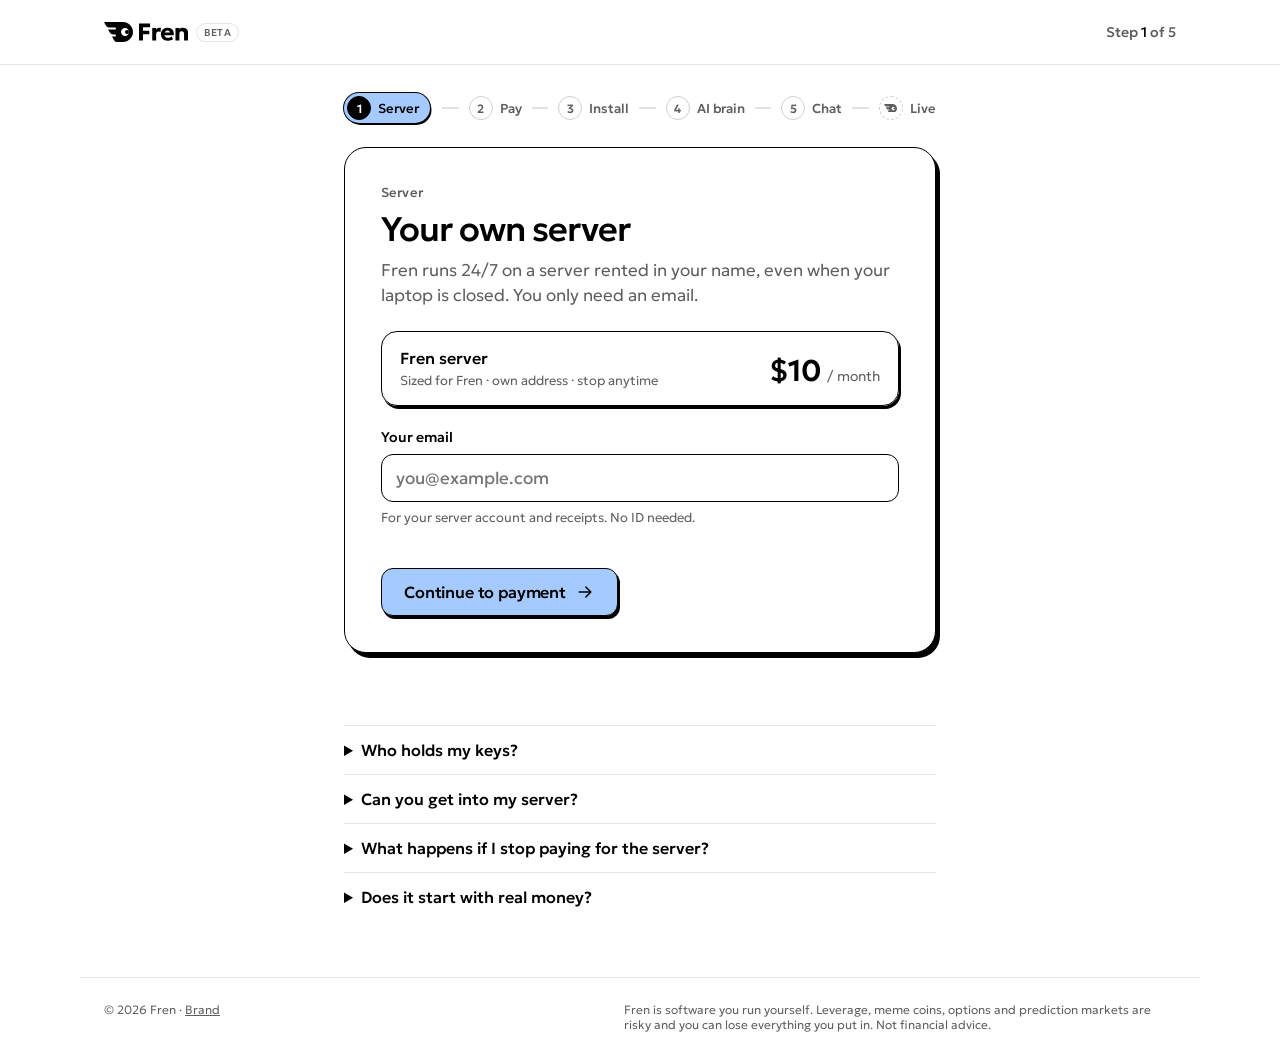
==== commit 533e99ec: "Default auto-approve $50 instead of $100 (Bee: under $50 go through, over asks for confirm); texts u" ====
--- a/site/public/vps/index.html
+++ b/site/public/vps/index.html
@@ -123,7 +123,7 @@
       <details><summary>Who holds my keys?</summary><p>You do. The keys are created on your server and never leave it. The AI plans trades but never signs them, and anything over your limits needs a confirm code from you.</p></details>
       <details><summary>Can you get into my server?</summary><p>Only during install. We use a one-time key to install Fren, then delete it from the server. After that, only you can reach your Fren.</p></details>
       <details><summary>What happens if I stop paying for the server?</summary><p>The server shuts down and Fren stops trading. Your funds stay in your wallets, and you keep the key backup you downloaded.</p></details>
-      <details><summary>Does it start with real money?</summary><p>No. Fren is in beta, so every one starts in paper mode: real prices, pretend money. Limits from day one: $500 a trade, 20x max leverage, and a confirm code for anything over $100. Real trading stays off until you switch it on.</p></details>
+      <details><summary>Does it start with real money?</summary><p>No. Fren is in beta, so every one starts in paper mode: real prices, pretend money. Limits from day one: $500 a trade, 20x max leverage, and a confirm code for anything over $50. Real trading stays off until you switch it on.</p></details>
     </section>
     <footer class="foot">
       <span>© 2026 Fren · <a href="../brand/">Brand</a></span>
--- a/site/public/vps/flow.css
+++ b/site/public/vps/flow.css
@@ -187,7 +187,7 @@
 .closed{margin-top:40px;font-size:12px;color:var(--muted);font-weight:300}
 
 /* ===== site extras (v2 build) ===== */
-.top__in a.logo-a{display:flex;align-items:center;gap:8px;line-height:0;color:inherit}
+.top__in a.logo-a{display:flex;align-items:center;gap:8px;line-height:0;color:inherit;text-decoration:none}
 .beta{color:var(--muted);border:1px solid var(--line);border-radius:999px;padding:2px 7px;font-size:10px;font-weight:500;letter-spacing:.06em;line-height:1.3;text-transform:uppercase}
 .below{max-width:var(--page);margin:0 auto;padding:0 24px 56px}
 .below details{border-top:1px solid var(--line);padding:14px 0}
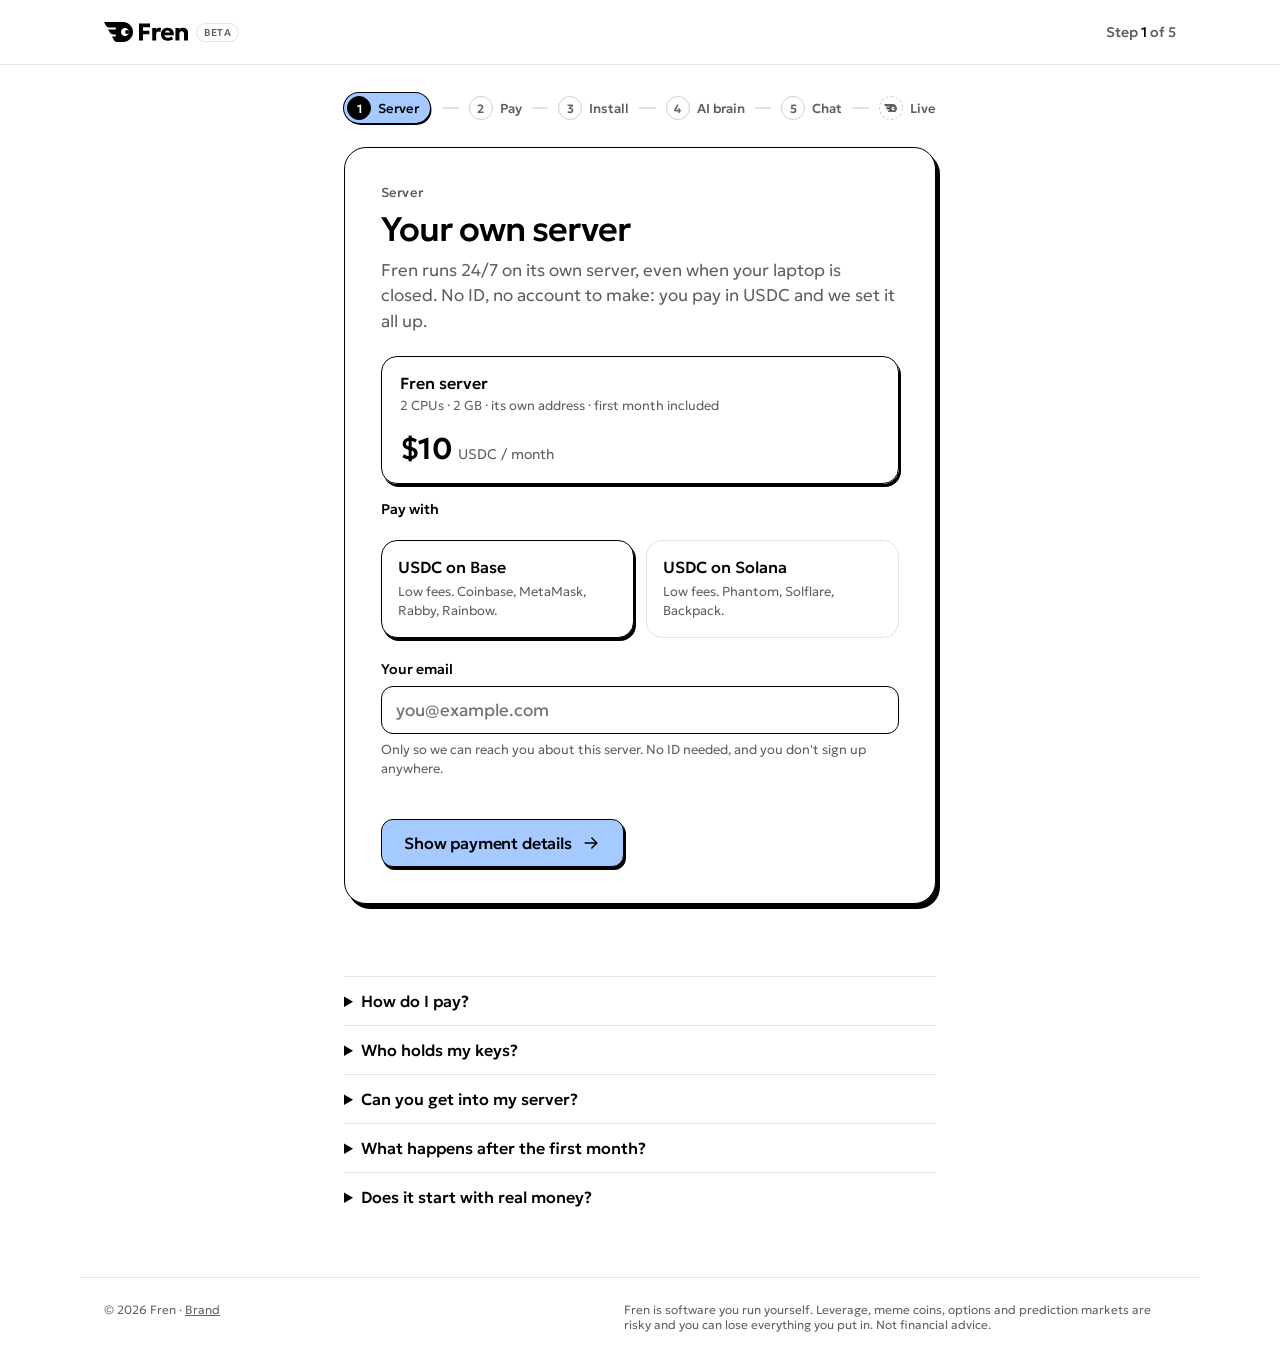
==== commit fa628870: "VPS wizard: our own USDC checkout, confirmed on-chain; Fren buys the server as an EQVPS reseller The" ====
--- a/site/public/vps/index.html
+++ b/site/public/vps/index.html
@@ -4,7 +4,7 @@
     <meta charset="utf-8" />
     <meta name="viewport" content="width=device-width,initial-scale=1" />
     <title>Fren · Get your Fren</title>
-    <meta name="description" content="Rent your own server with crypto, no ID needed, and set up Fren on it in your browser. The server is $10 a month." />
+    <meta name="description" content="Get your own Fren server for $10 in USDC, no ID needed, and set it up in your browser." />
     <meta property="og:title" content="Get your Fren" />
     <meta property="og:description" content="No ID, pay in crypto, nothing to install. Fren runs 24/7 on your own server." />
     <meta property="og:image" content="https://getfren.netlify.app/assets/og.png" />
@@ -45,42 +45,53 @@
         <form id="s-plan" novalidate>
           <p class="kicker">Server</p>
           <h2>Your own server</h2>
-          <p class="lead">Fren runs 24/7 on a server rented in your name, even when your laptop is closed. You only need an email.</p>
+          <p class="lead">Fren runs 24/7 on its own server, even when your laptop is closed. No ID, no account to make: you pay in USDC and we set it all up.</p>
           <div id="plans"></div>
-          <label class="field"><span>Your email</span><input type="email" id="email" autocomplete="email" required placeholder="you@example.com" /><small>For your server account and receipts. No ID needed.</small></label>
-          <div class="actions"><button class="btn" type="submit" id="go">Continue to payment<svg class="ic"><use href="#i-arrow"/></svg></button></div>
+          <span class="lbl">Pay with</span>
+          <div class="tiles" id="networks" role="radiogroup" aria-label="Pay with">
+            <button class="tile is-on" type="button" role="radio" aria-checked="true" data-network="base"><b>USDC on Base</b><small>Low fees. Coinbase, MetaMask, Rabby, Rainbow.</small></button>
+            <button class="tile" type="button" role="radio" aria-checked="false" data-network="solana"><b>USDC on Solana</b><small>Low fees. Phantom, Solflare, Backpack.</small></button>
+          </div>
+          <label class="field"><span>Your email</span><input type="email" id="email" autocomplete="email" required placeholder="you@example.com" /><small>Only so we can reach you about this server. No ID needed, and you don't sign up anywhere.</small></label>
+          <div class="actions"><button class="btn" type="submit" id="go">Show payment details<svg class="ic"><use href="#i-arrow"/></svg></button></div>
           <p class="err" id="err-plan"></p>
-        </form>
-
-        <form id="s-code" hidden novalidate>
-          <p class="kicker">Server</p>
-          <h2>Check your email</h2>
-          <p class="lead">That email already has a server account. We sent it a 6-digit code to confirm it's you.</p>
-          <label class="field"><span>Code</span><input id="code" inputmode="numeric" autocomplete="one-time-code" maxlength="6" pattern="[0-9]{6}" required /></label>
-          <div class="actions"><button class="btn" type="submit">Confirm<svg class="ic"><use href="#i-arrow"/></svg></button></div>
-          <p class="err" id="err-code"></p>
         </form>
 
         <div id="s-pay" hidden>
           <p class="kicker">Pay</p>
-          <h2>Pay for your server</h2>
-          <p class="lead">USDC or USDT on most chains, BTC or XMR.</p>
+          <h2>Send exactly <span id="pay-title">10.00 USDC</span></h2>
+          <p class="lead">On <b id="pay-net-lead">Base</b>, to the address below. Your server starts as soon as the payment lands. Usually under a minute.</p>
           <div class="pay">
-            <div>
-              <div class="pay__amount"><span id="amount">$10</span> <small>first month</small></div>
-              <div class="note"><svg class="ic"><use href="#i-tab"/></svg><span>Payment opens on EQVPS, our server partner, in a new tab. Pay there, then <b>come back here</b>: keep this tab open, it moves on by itself.</span></div>
-              <div class="actions"><a class="btn" id="checkout" href="#" target="_blank" rel="noopener">Open checkout<svg class="ic"><use href="#i-ext"/></svg></a></div>
+            <div class="payrows">
+              <div class="payrow"><span>Amount</span><span class="val"><b class="mono" id="pay-amount">10.00</b> <b id="pay-token">USDC</b></span><button class="btn btn--2 btn--sm" type="button" id="copy-amount"><svg class="ic ic--s"><use href="#i-copy"/></svg><span>Copy</span></button></div>
+              <div class="payrow"><span>Network</span><span class="val"><b id="pay-net">Base</b></span></div>
             </div>
-            <div class="qr" id="qr" aria-label="Checkout QR code"></div>
+            <div class="qr" id="qr" aria-label="Scan with your wallet: amount, token and address filled in"></div>
           </div>
-          <div class="wait"><svg viewBox="0 0 116 80"><use href="#mark"/></svg><span>Waiting for your payment…</span></div>
+          <div class="payrows payrows--full">
+            <div class="payrow payrow--addr"><span>To address</span><code class="addr" id="pay-addr">0x</code><button class="btn btn--2 btn--sm" type="button" id="copy-addr"><svg class="ic ic--s"><use href="#i-copy"/></svg><span>Copy</span></button></div>
+          </div>
+          <div class="note"><svg class="ic"><use href="#i-alert"/></svg><span><b>Exact amount, <span id="pay-net-warn">Base</span> only.</b> The odd cents tell us the payment is yours. USDC sent on another network can't be recovered.</span></div>
+          <div class="actions"><a class="btn" id="open-wallet" href="#">Open in my wallet<svg class="ic"><use href="#i-ext"/></svg></a></div>
+          <div class="wait"><svg viewBox="0 0 116 80"><use href="#mark"/></svg><span id="pay-wait">Waiting for your payment…</span></div>
+          <details class="details" id="tx-box">
+            <summary>Already sent it? Paste the transaction ID<svg class="ic"><use href="#i-down"/></svg></summary>
+            <p class="hint">Useful if an exchange changed the amount a little. Find the ID in your wallet or exchange history.</p>
+            <form id="tx-form" novalidate>
+              <label class="field"><span>Transaction ID</span><input id="tx" autocomplete="off" spellcheck="false" placeholder="0x… or the Solana signature" /></label>
+              <div class="actions"><button class="btn btn--2" type="submit" id="tx-go">Check payment</button></div>
+              <p class="err" id="err-tx"></p>
+            </form>
+          </details>
+          <p class="hint" id="pay-restart" hidden>Didn't send anything? <a class="textlink" href="./">Start again</a> for fresh payment details.</p>
         </div>
 
         <div id="s-build" hidden>
           <p class="kicker">Install</p>
           <h2>Setting up your server</h2>
-          <p class="lead">Paid, thanks. This takes a few minutes. You can close this tab: save this page's link and open it again later.</p>
+          <p class="lead">Payment confirmed<span id="paid-line"></span>. This takes a few minutes. You can close this tab: save this page's link and open it again later.</p>
           <ol class="build" id="build">
+            <li class="is-done"><span class="dot"><svg class="ic"><use href="#i-check"/></svg></span>Payment confirmed</li>
             <li data-stage="provisioning"><span class="dot"></span>Starting your server</li>
             <li data-stage="installing"><span class="dot"></span>Installing Fren</li>
             <li data-stage="ready"><span class="dot"></span>Opening your private setup page</li>
@@ -92,7 +103,7 @@
         <div id="s-ready" hidden>
           <p class="kicker">AI brain</p>
           <h2>Server ready. Next: an AI brain</h2>
-          <p class="lead">Your server is up. Two steps left, on the server itself: add an AI key, then connect your chat.</p>
+          <p class="lead">Your server is up. Two steps left, on the server itself: add an AI key, then make your own Telegram bot and connect it. The page walks you through both.</p>
           <div class="note"><svg class="ic"><use href="#i-shield"/></svg><span>The next page runs on <b>your server</b>, so the web address will look unusual: <code id="ready-host">your-ip.sslip.io</code>. That's normal, it's your server's address. Your keys go straight there, not through us.</span></div>
           <div class="actions">
             <a class="btn" id="setup-link" href="#" target="_blank" rel="noopener">Open your Fren setup<svg class="ic"><use href="#i-arrow"/></svg></a>
@@ -120,9 +131,10 @@
       </div>
     </main>
     <section class="below" id="faq">
+      <details><summary>How do I pay?</summary><p>You send USDC on Base or Solana from any wallet or exchange. The page shows the exact amount, the network and the address, with a QR code your wallet can scan. We check the blockchain ourselves, so there's no checkout site, no account and no invoice email. The price covers the first month.</p></details>
       <details><summary>Who holds my keys?</summary><p>You do. The keys are created on your server and never leave it. The AI plans trades but never signs them, and anything over your limits needs a confirm code from you.</p></details>
-      <details><summary>Can you get into my server?</summary><p>Only during install. We use a one-time key to install Fren, then delete it from the server. After that, only you can reach your Fren.</p></details>
-      <details><summary>What happens if I stop paying for the server?</summary><p>The server shuts down and Fren stops trading. Your funds stay in your wallets, and you keep the key backup you downloaded.</p></details>
+      <details><summary>Can you get into my server?</summary><p>Only during install. We log in once with the server's first password to install Fren, then lock that password and turn password logins off. After that, nobody can sign in to the server over the internet, us included; you reach your Fren through your own Telegram bot.</p></details>
+      <details><summary>What happens after the first month?</summary><p>The price covers one month. If the server isn't renewed, it shuts down and Fren stops trading. Your funds stay in your wallets, and you keep the key backup you downloaded.</p></details>
       <details><summary>Does it start with real money?</summary><p>No. Fren is in beta, so every one starts in paper mode: real prices, pretend money. Limits from day one: $500 a trade, 20x max leverage, and a confirm code for anything over $50. Real trading stays off until you switch it on.</p></details>
     </section>
     <footer class="foot">
--- a/site/public/vps/flow.css
+++ b/site/public/vps/flow.css
@@ -199,3 +199,18 @@
 .err{color:var(--bad);font-size:14px;margin-top:var(--cap-gap);min-height:1px}
 .err:empty{display:none}
 .copied{color:var(--ok)}
+
+/* ===== Payment details ===== */
+.payrows{display:grid;gap:12px;min-width:0}
+.payrow{display:grid;grid-template-columns:84px minmax(0,1fr) auto;align-items:center;gap:6px 10px;font-size:16px}
+.payrow>span:first-child{color:var(--muted);font-size:14px}
+.payrow b{font-weight:600}
+.payrow .mono{font-size:22px}
+.payrow .val{white-space:nowrap}
+.payrows--full{margin-top:14px}
+.pay .payrows{align-self:center}
+.pay .payrow{grid-template-columns:84px max-content auto;justify-content:start}
+@media (max-width:520px){.pay .payrow{grid-template-columns:max-content auto}}
+.payrow .addr{margin-top:0;min-width:0}
+@media (max-width:520px){.payrow{grid-template-columns:minmax(0,1fr) auto}.payrow>span:first-child{grid-column:1/-1}}
+.tile[aria-checked="true"]{border-color:var(--ink);box-shadow:var(--sh-btn)}
